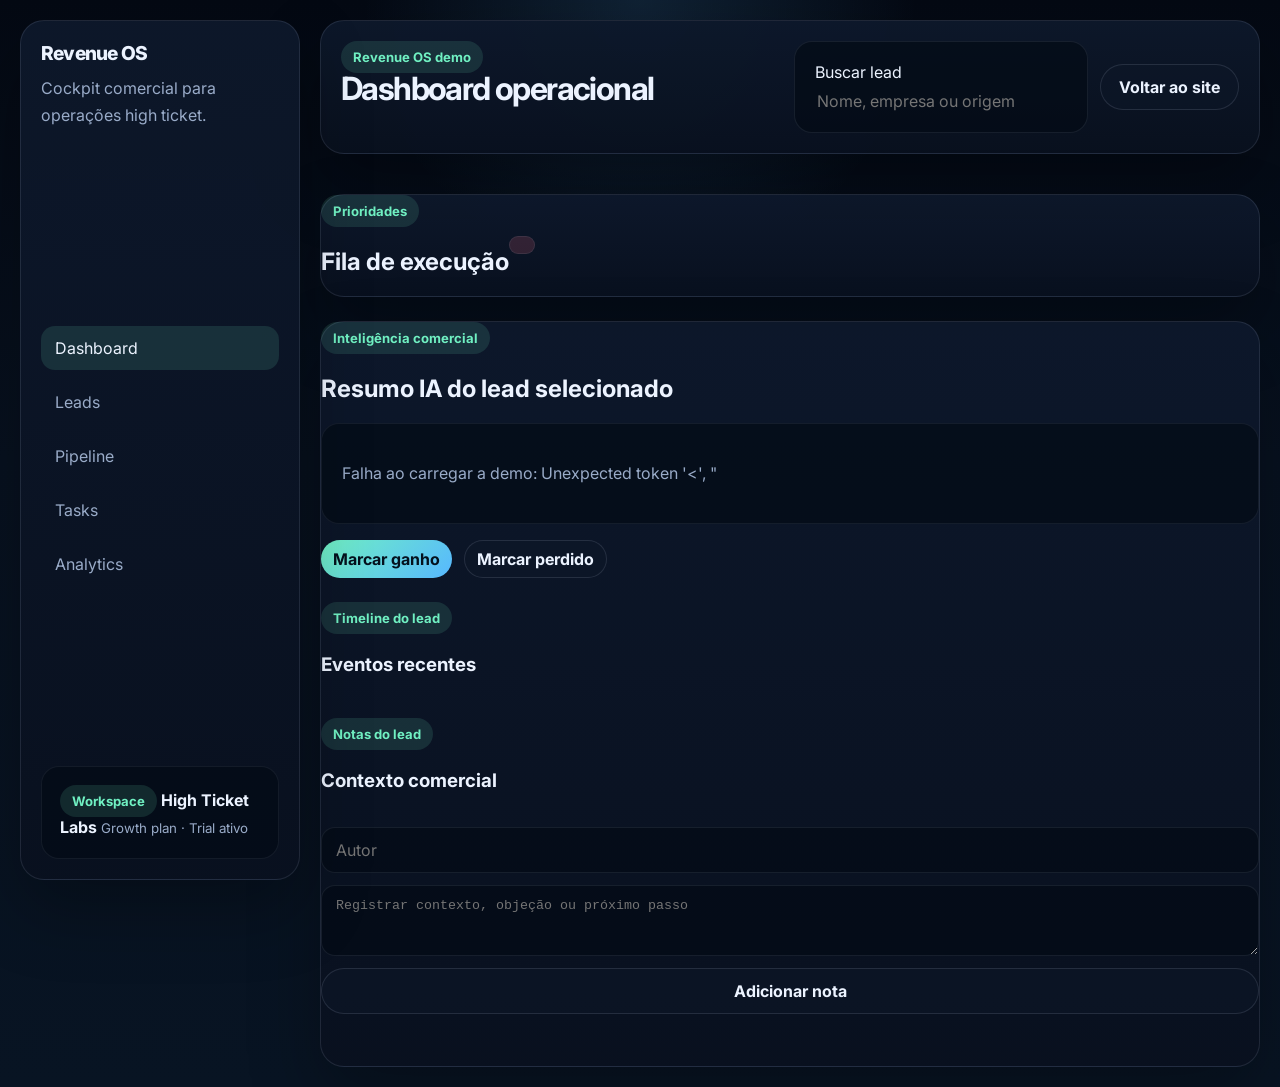
==== app.html @ d264f10f "feat: add team management and status filters" ====
<!DOCTYPE html>
<html lang="pt-BR">
  <head>
    <meta charset="UTF-8" />
    <meta name="viewport" content="width=device-width, initial-scale=1.0" />
    <title>Revenue OS App | Interactive MVP</title>
    <meta name="description" content="Demo interativa do Revenue OS com leads, pipeline, follow-up, analytics e resumo IA." />
    <link rel="preconnect" href="https://fonts.googleapis.com" />
    <link rel="preconnect" href="https://fonts.gstatic.com" crossorigin />
    <link href="https://fonts.googleapis.com/css2?family=Inter:wght@400;500;600;700;800&display=swap" rel="stylesheet" />
    <link rel="stylesheet" href="styles.css" />
  </head>
  <body class="app-body">
    <div class="app-shell">
      <aside class="sidebar glass-card">
        <div>
          <a class="brand" href="index.html">Revenue OS</a>
          <p class="sidebar-copy">Cockpit comercial para operações high ticket.</p>
        </div>
        <nav class="sidebar-nav" aria-label="Navegação principal">
          <button class="nav-item active" data-view="dashboard">Dashboard</button>
          <button class="nav-item" data-view="leads">Leads</button>
          <button class="nav-item" data-view="pipeline">Pipeline</button>
          <button class="nav-item" data-view="tasks">Tasks</button>
          <button class="nav-item" data-view="analytics">Analytics</button>
        </nav>
        <div class="workspace-box">
          <span class="label">Workspace</span>
          <strong>High Ticket Labs</strong>
          <small>Growth plan · Trial ativo</small>
        </div>
      </aside>

      <main class="main-panel">
        <header class="toolbar glass-card">
          <div>
            <span class="eyebrow">Revenue OS demo</span>
            <h1 id="view-title">Dashboard operacional</h1>
          </div>
          <div class="toolbar-actions">
            <label class="search-field" for="lead-search">
              <span>Buscar lead</span>
              <input id="lead-search" type="search" placeholder="Nome, empresa ou origem" />
            </label>
            <a class="button button-ghost" href="index.html">Voltar ao site</a>
          </div>
        </header>

        <section class="view-stack" id="dashboard-view">
          <div class="stat-grid four-up" id="kpi-grid"></div>
          <div class="dashboard-grid">
            <section class="glass-card">
              <div class="section-header">
                <div>
                  <span class="label">Prioridades</span>
                  <h2>Fila de execução</h2>
                </div>
                <span class="pill pill-danger" id="priority-pill"></span>
              </div>
              <div id="priority-list" class="stack-list"></div>
            </section>

            <section class="glass-card">
              <div class="section-header">
                <div>
                  <span class="label">Inteligência comercial</span>
                  <h2>Resumo IA do lead selecionado</h2>
                </div>
              </div>
              <div id="ai-summary" class="ai-summary"></div>
              <div class="status-actions">
                <button id="mark-won-button" class="button button-primary small-button" type="button">Marcar ganho</button>
                <button id="mark-lost-button" class="button button-ghost small-button" type="button">Marcar perdido</button>
              </div>
              <div class="section-header section-header-inline">
                <div>
                  <span class="label">Timeline do lead</span>
                  <h3>Eventos recentes</h3>
                </div>
              </div>
              <div id="timeline-list" class="stack-list"></div>
              <div class="section-header section-header-inline">
                <div>
                  <span class="label">Notas do lead</span>
                  <h3>Contexto comercial</h3>
                </div>
              </div>
              <form id="note-form" class="lead-form compact-form">
                <input name="author" type="text" placeholder="Autor" />
                <textarea name="body" rows="3" placeholder="Registrar contexto, objeção ou próximo passo" required></textarea>
                <button class="button button-ghost" type="submit">Adicionar nota</button>
              </form>
              <p id="note-form-feedback" class="form-feedback"></p>
              <div id="notes-list" class="stack-list"></div>
            </section>
          </div>
        </section>

        <section class="view-stack hidden" id="leads-view">
          <div class="dashboard-grid">
            <div class="glass-card">
              <div class="section-header">
                <div><span class="label">Novo lead</span><h2>Cadastro rápido</h2></div>
              </div>
              <form id="lead-form" class="lead-form">
                <input name="name" type="text" placeholder="Nome do lead" required />
                <input name="company" type="text" placeholder="Empresa" />
                <select id="lead-owner" name="owner"></select>
                <input name="source" type="text" placeholder="Origem" />
                <input name="value" type="number" min="0" placeholder="Valor estimado" />
                <select name="temperature">
                  <option value="warm">warm</option>
                  <option value="hot">hot</option>
                  <option value="cold">cold</option>
                </select>
                <button class="button button-primary button-block" type="submit">Criar lead</button>
              </form>
              <p id="lead-form-feedback" class="form-feedback"></p>
            </div>

            <div class="glass-card">
              <div class="section-header">
                <div><span class="label">Lead Inbox</span><h2>Leads priorizados por urgência</h2></div>
                <div class="filter-row">
                  <select id="owner-filter" aria-label="Filtrar por owner"></select>
                  <select id="temperature-filter" aria-label="Filtrar por temperatura"></select>
                  <select id="status-filter" aria-label="Filtrar por status"></select>
                </div>
              </div>
              <div class="table-wrap">
                <table>
                  <thead>
                    <tr>
                      <th>Lead</th><th>Etapa</th><th>Owner</th><th>Temperatura</th><th>Próxima ação</th><th>Valor</th><th>Status</th>
                    </tr>
                  </thead>
                  <tbody id="leads-table-body"></tbody>
                </table>
              </div>
            </div>
          </div>
        </section>

        <section class="view-stack hidden" id="pipeline-view"><div class="glass-card"><div class="section-header"><div><span class="label">Pipeline</span><h2>Kanban comercial do workspace</h2></div></div><div id="pipeline-board" class="pipeline-board"></div></div></section>

        <section class="view-stack hidden" id="tasks-view">
          <div class="dashboard-grid">
            <section class="glass-card">
              <div class="section-header"><div><span class="label">Nova task</span><h2>Criar follow-up</h2></div></div>
              <form id="task-form" class="lead-form compact-form">
                <input name="title" type="text" placeholder="Título da task" required />
                <input name="leadId" type="text" placeholder="Lead ID opcional" />
                <input name="dueTime" type="text" placeholder="Hoje, 17:00" />
                <select name="priority"><option value="medium">medium</option><option value="high">high</option><option value="urgent">urgent</option></select>
                <button class="button button-primary" type="submit">Criar task</button>
              </form>
              <p id="task-form-feedback" class="form-feedback"></p>
            </section>
            <section class="glass-card">
              <div class="section-header"><div><span class="label">Tasks de hoje</span><h2>Execução comercial</h2></div><span class="pill pill-success" id="completed-count-pill"></span></div>
              <div id="task-list" class="stack-list"></div>
            </section>
            <section class="glass-card"><div class="section-header"><div><span class="label">Onboarding</span><h2>Checklist de ativação</h2></div></div><div id="onboarding-list" class="stack-list"></div></section>
          </div>
        </section>

        <section class="view-stack hidden" id="analytics-view"><div class="dashboard-grid analytics-grid"><section class="glass-card"><div class="section-header"><div><span class="label">Insights</span><h2>Leituras automáticas</h2></div></div><div id="insights-list" class="stack-list"></div></section><section class="glass-card"><div class="section-header"><div><span class="label">Receita</span><h2>Resumo por origem</h2></div></div><div id="source-performance" class="stack-list"></div></section>
            <section class="glass-card">
              <div class="section-header"><div><span class="label">Time</span><h2>Convites e ownership</h2></div></div>
              <form id="team-form" class="lead-form compact-form">
                <input name="name" type="text" placeholder="Nome do membro" required />
                <select name="role"><option value="rep">rep</option><option value="manager">manager</option><option value="admin">admin</option></select>
                <button class="button button-ghost" type="submit">Convidar membro</button>
              </form>
              <p id="team-form-feedback" class="form-feedback"></p>
              <div id="team-list" class="stack-list"></div>
            </section>
</div></section>
      </main>
    </div>
    <script src="app.js"></script>
  </body>
</html>
---- styles.css ----
:root {
  --bg: #07111f;
  --bg-elevated: #0d182b;
  --bg-panel: rgba(12, 22, 38, 0.82);
  --border: rgba(148, 163, 184, 0.16);
  --text: #ecf3ff;
  --muted: #99abc8;
  --primary: #70f0c2;
  --primary-2: #57b8ff;
  --danger: #fb7185;
  --success: #34d399;
  --shadow: 0 30px 70px rgba(0, 0, 0, 0.28);
}

* {
  box-sizing: border-box;
}

html {
  scroll-behavior: smooth;
}

body {
  margin: 0;
  color: var(--text);
  font-family: 'Inter', sans-serif;
  background:
    radial-gradient(circle at top, rgba(87, 184, 255, 0.14), transparent 22%),
    linear-gradient(180deg, #040913 0%, #07111f 42%, #081423 100%);
}

a,
button,
input,
select {
  font: inherit;
}

a {
  color: inherit;
  text-decoration: none;
}

button {
  background: none;
  border: none;
  color: inherit;
  cursor: pointer;
}

.container {
  width: min(1180px, calc(100% - 32px));
  margin: 0 auto;
}

.brand {
  font-size: 1.2rem;
  font-weight: 800;
  letter-spacing: -0.04em;
}

.site-header {
  position: sticky;
  top: 0;
  z-index: 10;
  backdrop-filter: blur(18px);
  background: rgba(4, 9, 19, 0.72);
  border-bottom: 1px solid rgba(148, 163, 184, 0.08);
}

.nav-row,
.site-nav,
.nav-cta,
.hero-actions,
.section-header,
.toolbar-actions,
.filter-row {
  display: flex;
  align-items: center;
}

.nav-row {
  min-height: 76px;
  justify-content: space-between;
  gap: 24px;
}

.site-nav,
.nav-cta,
.hero-actions,
.toolbar-actions,
.filter-row {
  gap: 12px;
}

.site-nav a {
  color: var(--muted);
}

.button {
  display: inline-flex;
  align-items: center;
  justify-content: center;
  border-radius: 999px;
  padding: 12px 18px;
  font-weight: 700;
  transition: transform 0.2s ease, opacity 0.2s ease;
}

.button:hover {
  transform: translateY(-1px);
}

.button-primary {
  color: #04111d;
  background: linear-gradient(135deg, var(--primary), var(--primary-2));
}

.button-ghost {
  background: rgba(15, 23, 42, 0.52);
  border: 1px solid rgba(148, 163, 184, 0.18);
}

.button-block {
  width: 100%;
}

.hero-block,
.section {
  padding: 88px 0;
}

.hero-layout,
.split-layout,
.dashboard-grid,
.card-grid {
  display: grid;
  gap: 24px;
}

.hero-layout,
.split-layout {
  grid-template-columns: 1.1fr 0.9fr;
  align-items: center;
}

.hero-copy h1,
.section h2,
.toolbar h1 {
  margin: 0;
  letter-spacing: -0.05em;
  line-height: 1.02;
}

.hero-copy h1 {
  font-size: clamp(2.8rem, 7vw, 5rem);
  max-width: 10ch;
}

.lead,
p,
li,
small {
  color: var(--muted);
  line-height: 1.7;
}

.eyebrow,
.label {
  display: inline-flex;
  border-radius: 999px;
  padding: 8px 12px;
  background: rgba(112, 240, 194, 0.12);
  color: var(--primary);
  font-size: 0.82rem;
  font-weight: 700;
}

.badge-list,
.list-card ul,
.feature-card ul {
  list-style: none;
  padding: 0;
  margin: 24px 0 0;
}

.badge-list {
  display: flex;
  flex-wrap: wrap;
  gap: 12px;
}

.badge-list li,
.pill,
.temp {
  border-radius: 999px;
  padding: 8px 12px;
  background: rgba(148, 163, 184, 0.1);
  border: 1px solid rgba(148, 163, 184, 0.12);
}

.pill-success {
  background: rgba(52, 211, 153, 0.16);
}

.pill-danger {
  background: rgba(251, 113, 133, 0.16);
}

.pill-neutral {
  background: rgba(87, 184, 255, 0.14);
}

.glass-card {
  background: linear-gradient(180deg, rgba(13, 24, 43, 0.96), rgba(9, 17, 31, 0.96));
  border: 1px solid var(--border);
  border-radius: 24px;
  box-shadow: var(--shadow);
}

.hero-scorecard,
.list-card,
.feature-card,
.pricing-card,
.timeline-item,
.sidebar,
.toolbar,
.metric-card,
.pipeline-column,
.pipeline-card,
.stack-item,
.search-field {
  padding: 20px;
}

.scorecard-head {
  display: flex;
  justify-content: space-between;
  gap: 12px;
  margin-bottom: 20px;
}

.stat-grid,
.timeline-grid {
  display: grid;
  gap: 16px;
}

.two-up {
  grid-template-columns: repeat(2, minmax(0, 1fr));
}

.three-up {
  grid-template-columns: repeat(3, minmax(0, 1fr));
}

.four-up {
  grid-template-columns: repeat(4, minmax(0, 1fr));
}

.metric-card strong,
.pricing-card h3 {
  display: block;
  margin: 10px 0 6px;
  font-size: 2rem;
}

.metric-card.success,
.featured-card {
  border-color: rgba(52, 211, 153, 0.28);
}

.metric-card.danger {
  border-color: rgba(251, 113, 133, 0.28);
}

.insight-banner {
  margin-top: 20px;
  padding: 16px;
  border-radius: 18px;
  background: rgba(4, 11, 22, 0.74);
  border: 1px solid rgba(112, 240, 194, 0.14);
}

.section-muted {
  background: rgba(4, 11, 22, 0.38);
  border-top: 1px solid rgba(148, 163, 184, 0.08);
  border-bottom: 1px solid rgba(148, 163, 184, 0.08);
}

.section-heading {
  max-width: 760px;
  text-align: center;
  margin: 0 auto 36px;
}

.section-heading.left {
  margin-left: 0;
  text-align: left;
}

.timeline-grid,
.dashboard-grid.analytics-grid {
  grid-template-columns: repeat(2, minmax(0, 1fr));
}

.app-body {
  min-height: 100vh;
}

.app-shell {
  display: grid;
  grid-template-columns: 280px 1fr;
  min-height: 100vh;
  gap: 20px;
  padding: 20px;
}

.sidebar {
  display: flex;
  flex-direction: column;
  justify-content: space-between;
  position: sticky;
  top: 20px;
  height: calc(100vh - 40px);
}

.sidebar-copy {
  margin-top: 10px;
}

.sidebar-nav {
  display: grid;
  gap: 10px;
}

.nav-item {
  text-align: left;
  padding: 12px 14px;
  border-radius: 14px;
  color: var(--muted);
}

.nav-item.active,
.nav-item:hover {
  background: rgba(112, 240, 194, 0.12);
  color: var(--text);
}

.workspace-box {
  padding: 18px;
  border-radius: 18px;
  background: rgba(4, 11, 22, 0.7);
  border: 1px solid rgba(148, 163, 184, 0.1);
}

.main-panel {
  display: grid;
  gap: 20px;
}

.toolbar {
  display: flex;
  justify-content: space-between;
  gap: 24px;
}

.search-field {
  display: flex;
  flex-direction: column;
  gap: 8px;
  min-width: 280px;
  border-radius: 18px;
  background: rgba(4, 11, 22, 0.68);
  border: 1px solid rgba(148, 163, 184, 0.12);
}

.search-field input,
.filter-row select {
  border: none;
  background: transparent;
  color: var(--text);
  outline: none;
}

.filter-row select {
  border-radius: 12px;
  padding: 10px 12px;
  background: rgba(4, 11, 22, 0.68);
  border: 1px solid rgba(148, 163, 184, 0.12);
}

.view-stack {
  display: grid;
  gap: 20px;
}

.hidden {
  display: none;
}

.stack-list {
  display: grid;
  gap: 12px;
}

.stack-item,
.action-card,
.pipeline-card {
  display: flex;
  justify-content: space-between;
  gap: 12px;
  align-items: center;
  border-radius: 18px;
  background: rgba(4, 11, 22, 0.68);
  border: 1px solid rgba(148, 163, 184, 0.1);
}

.action-card,
.pipeline-card,
tbody tr {
  cursor: pointer;
}

.ai-summary blockquote {
  margin: 18px 0 0;
  padding-left: 14px;
  border-left: 3px solid rgba(112, 240, 194, 0.5);
}

.summary-columns {
  display: grid;
  grid-template-columns: repeat(2, minmax(0, 1fr));
  gap: 16px;
}

.table-wrap {
  overflow-x: auto;
}

table {
  width: 100%;
  border-collapse: collapse;
}

th,
td {
  text-align: left;
  padding: 14px 12px;
  border-bottom: 1px solid rgba(148, 163, 184, 0.08);
}

.table-sub {
  font-size: 0.85rem;
  color: var(--muted);
}

.temp-hot {
  background: rgba(251, 113, 133, 0.16);
}

.temp-warm {
  background: rgba(250, 204, 21, 0.16);
}

.temp-cold {
  background: rgba(87, 184, 255, 0.14);
}

.pipeline-board {
  display: grid;
  grid-template-columns: repeat(5, minmax(0, 1fr));
  gap: 16px;
}

.pipeline-column {
  display: grid;
  gap: 12px;
}

.pipeline-column header {
  display: flex;
  justify-content: space-between;
  align-items: center;
}

.pipeline-column-body {
  display: grid;
  gap: 12px;
}

.compact-card {
  padding: 18px;
}

@media (max-width: 1100px) {
  .hero-layout,
  .split-layout,
  .three-up,
  .four-up,
  .timeline-grid,
  .dashboard-grid,
  .analytics-grid,
  .pipeline-board,
  .app-shell {
    grid-template-columns: 1fr;
  }

  .sidebar {
    position: static;
    height: auto;
  }
}

@media (max-width: 760px) {
  .site-nav,
  .nav-cta .button-ghost {
    display: none;
  }

  .toolbar,
  .nav-row,
  .scorecard-head,
  .section-header,
  .toolbar-actions,
  .summary-columns {
    flex-direction: column;
    align-items: flex-start;
  }

  .two-up {
    grid-template-columns: 1fr;
  }

  .hero-block,
  .section {
    padding: 56px 0;
  }
}

.lead-form {
  display: grid;
  gap: 12px;
}

.lead-form input,
.lead-form select,
.stage-select,
.table-lead-button {
  width: 100%;
  border-radius: 14px;
  border: 1px solid rgba(148, 163, 184, 0.12);
  background: rgba(4, 11, 22, 0.68);
  color: var(--text);
  padding: 12px 14px;
}

.table-lead-button {
  text-align: left;
}

.form-feedback {
  margin-top: 12px;
  min-height: 24px;
}

.lead-form textarea {
  width: 100%;
  border-radius: 14px;
  border: 1px solid rgba(148, 163, 184, 0.12);
  background: rgba(4, 11, 22, 0.68);
  color: var(--text);
  padding: 12px 14px;
  resize: vertical;
}

.compact-form {
  margin-top: 16px;
}

.vertical-item {
  align-items: flex-start;
  flex-direction: column;
}

.task-actions {
  display: flex;
  flex-direction: column;
  gap: 8px;
  align-items: flex-end;
}

.small-button {
  padding: 8px 12px;
}

.section-header-inline {
  margin-top: 24px;
}

.status-actions {
  display: flex;
  gap: 12px;
  margin-top: 16px;
}
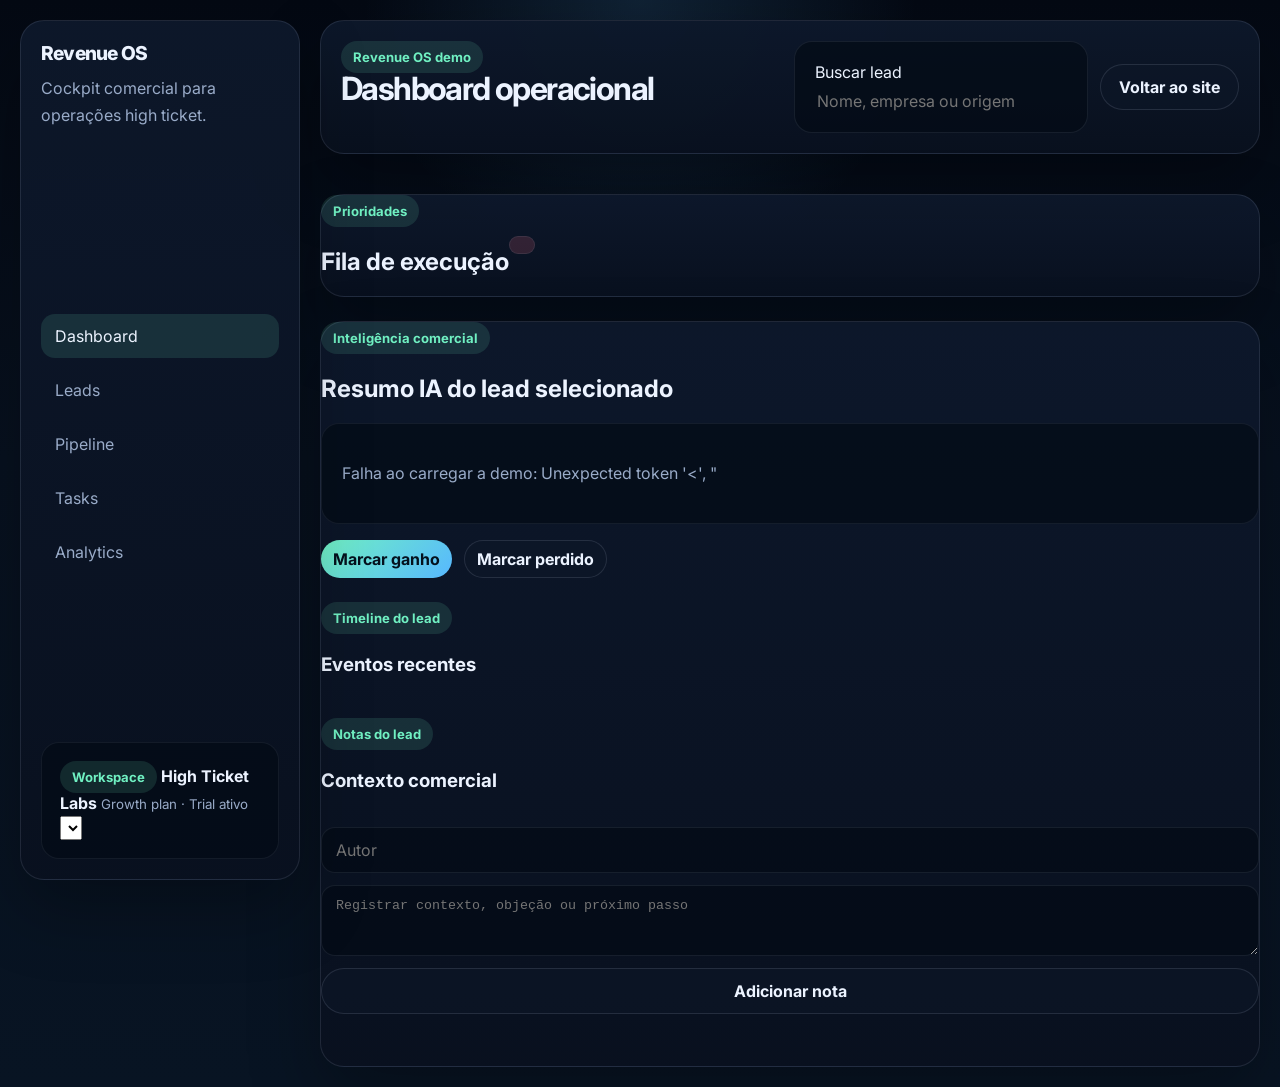
==== commit 28969309: "feat: add workspace-aware revenue os views" ====
--- a/app.html
+++ b/app.html
@@ -28,6 +28,7 @@
           <span class="label">Workspace</span>
           <strong>High Ticket Labs</strong>
           <small>Growth plan · Trial ativo</small>
+          <select id="workspace-switcher" aria-label="Selecionar workspace"></select>
         </div>
       </aside>
 
@@ -164,7 +165,7 @@
           </div>
         </section>
 
-        <section class="view-stack hidden" id="analytics-view"><div class="dashboard-grid analytics-grid"><section class="glass-card"><div class="section-header"><div><span class="label">Insights</span><h2>Leituras automáticas</h2></div></div><div id="insights-list" class="stack-list"></div></section><section class="glass-card"><div class="section-header"><div><span class="label">Receita</span><h2>Resumo por origem</h2></div></div><div id="source-performance" class="stack-list"></div></section>
+        <section class="view-stack hidden" id="analytics-view"><div class="dashboard-grid analytics-grid"><section class="glass-card"><div class="section-header"><div><span class="label">Insights</span><h2>Leituras automáticas</h2></div></div><div id="insights-list" class="stack-list"></div></section><section class="glass-card"><div class="section-header"><div><span class="label">Receita</span><h2>Resumo por origem</h2></div></div><div id="source-performance" class="stack-list"></div></section><section class="glass-card"><div class="section-header"><div><span class="label">Owners</span><h2>Resumo por owner</h2></div></div><div id="owner-performance" class="stack-list"></div></section><section class="glass-card"><div class="section-header"><div><span class="label">Status</span><h2>Resumo por status</h2></div></div><div id="status-performance" class="stack-list"></div></section>
             <section class="glass-card">
               <div class="section-header"><div><span class="label">Time</span><h2>Convites e ownership</h2></div></div>
               <form id="team-form" class="lead-form compact-form">
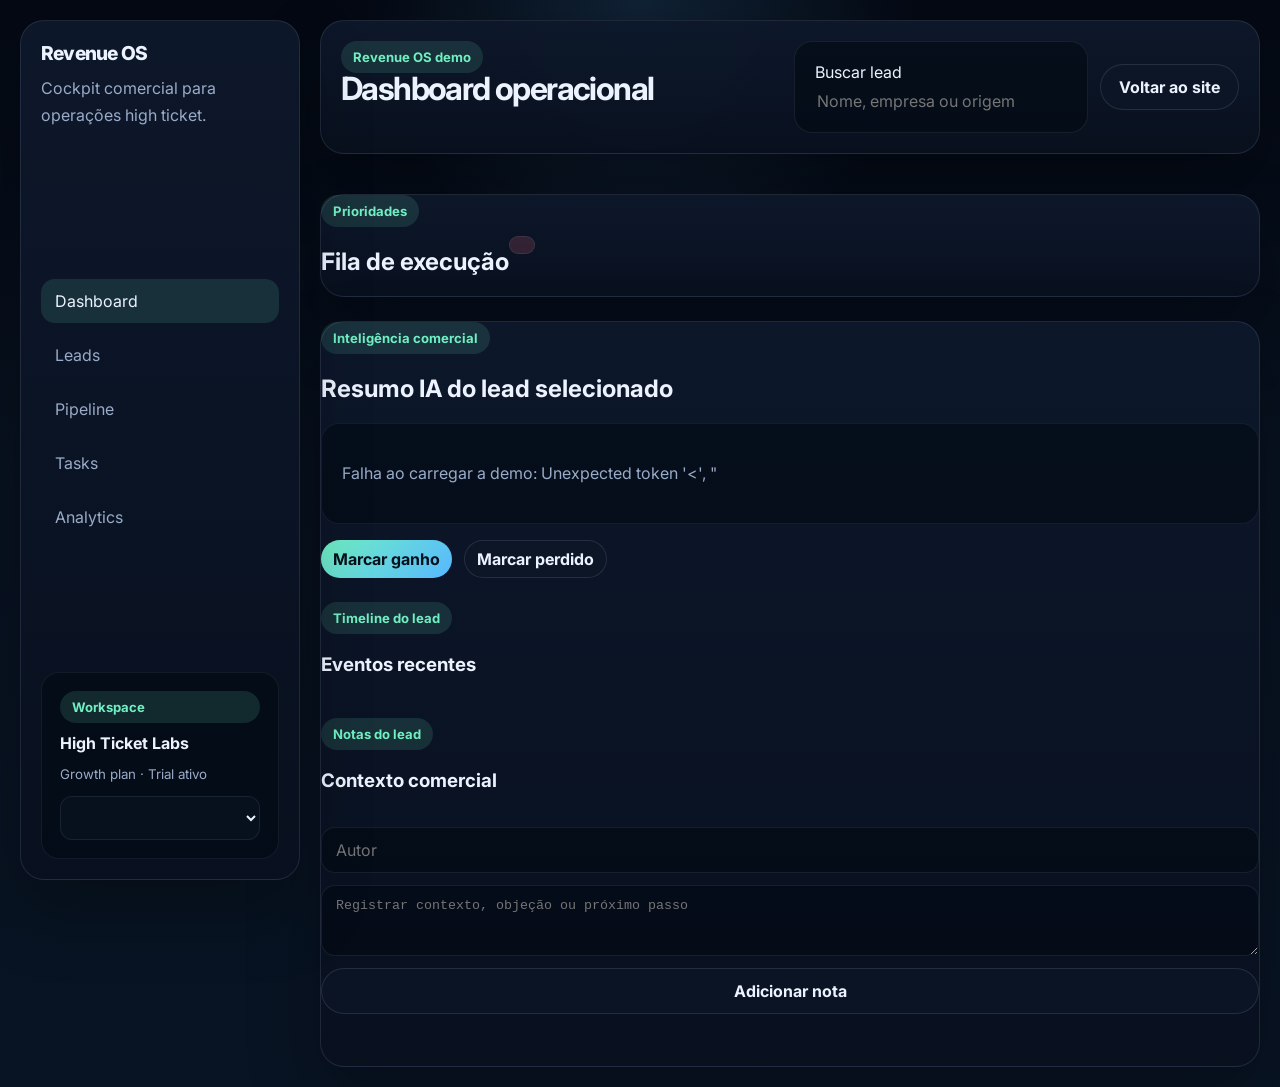
==== commit 2d24a042: "chore: reconcile conflicted content files" ====
--- a/app.html
+++ b/app.html
@@ -26,8 +26,8 @@
         </nav>
         <div class="workspace-box">
           <span class="label">Workspace</span>
-          <strong>High Ticket Labs</strong>
-          <small>Growth plan · Trial ativo</small>
+          <strong id="workspace-name">High Ticket Labs</strong>
+          <small id="workspace-meta">Growth plan · Trial ativo</small>
           <select id="workspace-switcher" aria-label="Selecionar workspace"></select>
         </div>
       </aside>
--- a/styles.css
+++ b/styles.css
@@ -348,10 +348,21 @@
 }
 
 .workspace-box {
+  display: grid;
+  gap: 10px;
   padding: 18px;
   border-radius: 18px;
   background: rgba(4, 11, 22, 0.7);
   border: 1px solid rgba(148, 163, 184, 0.1);
+}
+
+.workspace-box select {
+  width: 100%;
+  border-radius: 12px;
+  padding: 10px 12px;
+  border: 1px solid rgba(148, 163, 184, 0.12);
+  background: rgba(8, 17, 31, 0.9);
+  color: var(--text);
 }
 
 .main-panel {
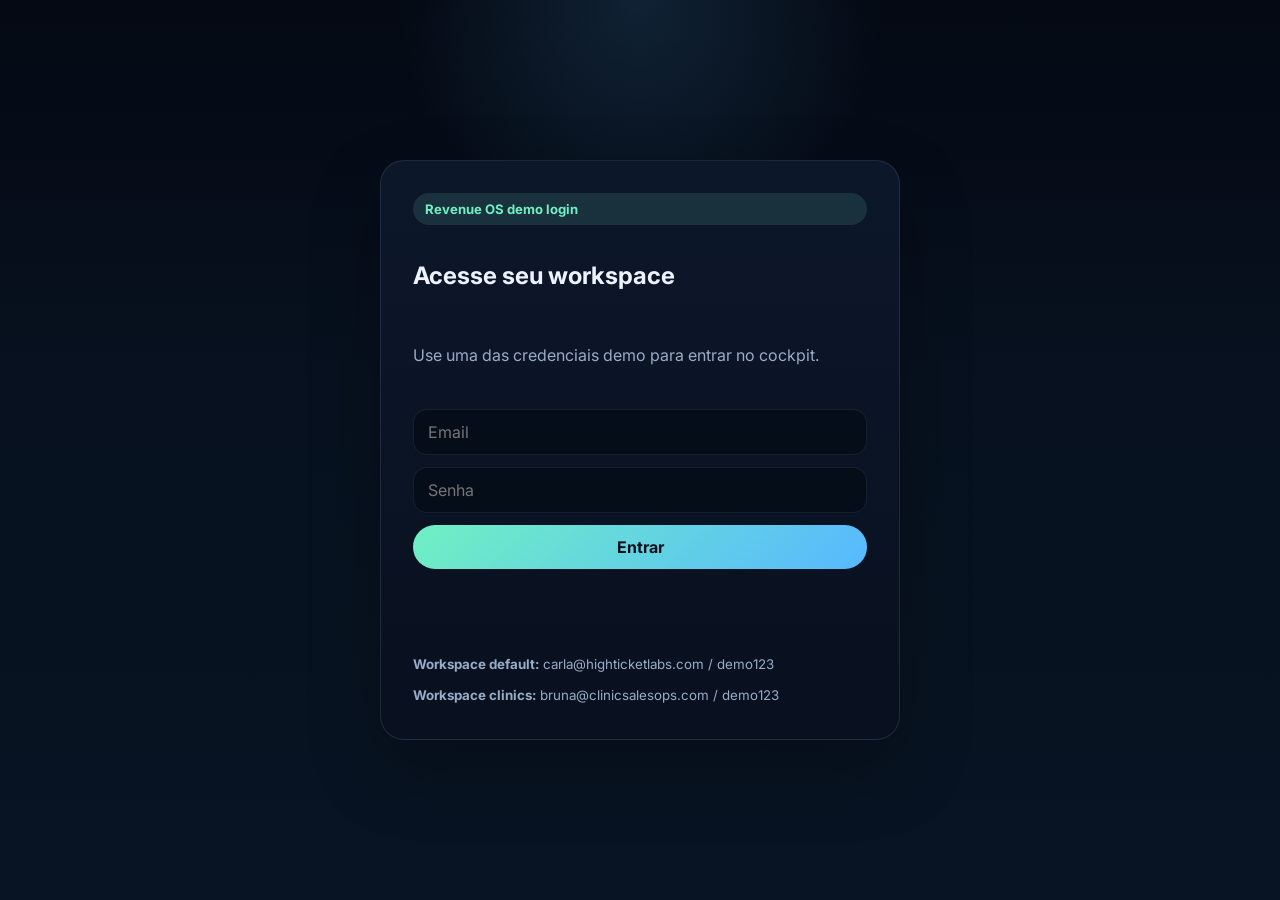
==== commit d5cc49fa: "feat: add demo auth and workspace memberships" ====
--- a/app.html
+++ b/app.html
@@ -11,7 +11,25 @@
     <link rel="stylesheet" href="styles.css" />
   </head>
   <body class="app-body">
-    <div class="app-shell">
+    <section id="auth-shell" class="auth-shell">
+      <div class="auth-card glass-card">
+        <span class="eyebrow">Revenue OS demo login</span>
+        <h1>Acesse seu workspace</h1>
+        <p>Use uma das credenciais demo para entrar no cockpit.</p>
+        <form id="login-form" class="lead-form auth-form">
+          <input name="email" type="email" placeholder="Email" required />
+          <input name="password" type="password" placeholder="Senha" required />
+          <button class="button button-primary button-block" type="submit">Entrar</button>
+        </form>
+        <p id="login-feedback" class="form-feedback"></p>
+        <div class="auth-hints">
+          <small><strong>Workspace default:</strong> carla@highticketlabs.com / demo123</small>
+          <small><strong>Workspace clinics:</strong> bruna@clinicsalesops.com / demo123</small>
+        </div>
+      </div>
+    </section>
+
+    <div id="app-shell" class="app-shell hidden">
       <aside class="sidebar glass-card">
         <div>
           <a class="brand" href="index.html">Revenue OS</a>
@@ -43,6 +61,7 @@
               <span>Buscar lead</span>
               <input id="lead-search" type="search" placeholder="Nome, empresa ou origem" />
             </label>
+            <button id="logout-button" class="button button-ghost" type="button">Sair</button>
             <a class="button button-ghost" href="index.html">Voltar ao site</a>
           </div>
         </header>
--- a/styles.css
+++ b/styles.css
@@ -308,6 +308,29 @@
   min-height: 100vh;
 }
 
+.auth-shell {
+  min-height: 100vh;
+  display: grid;
+  place-items: center;
+  padding: 24px;
+}
+
+.auth-card {
+  width: min(520px, 100%);
+  padding: 32px;
+  display: grid;
+  gap: 16px;
+}
+
+.auth-form {
+  margin-top: 8px;
+}
+
+.auth-hints {
+  display: grid;
+  gap: 8px;
+}
+
 .app-shell {
   display: grid;
   grid-template-columns: 280px 1fr;
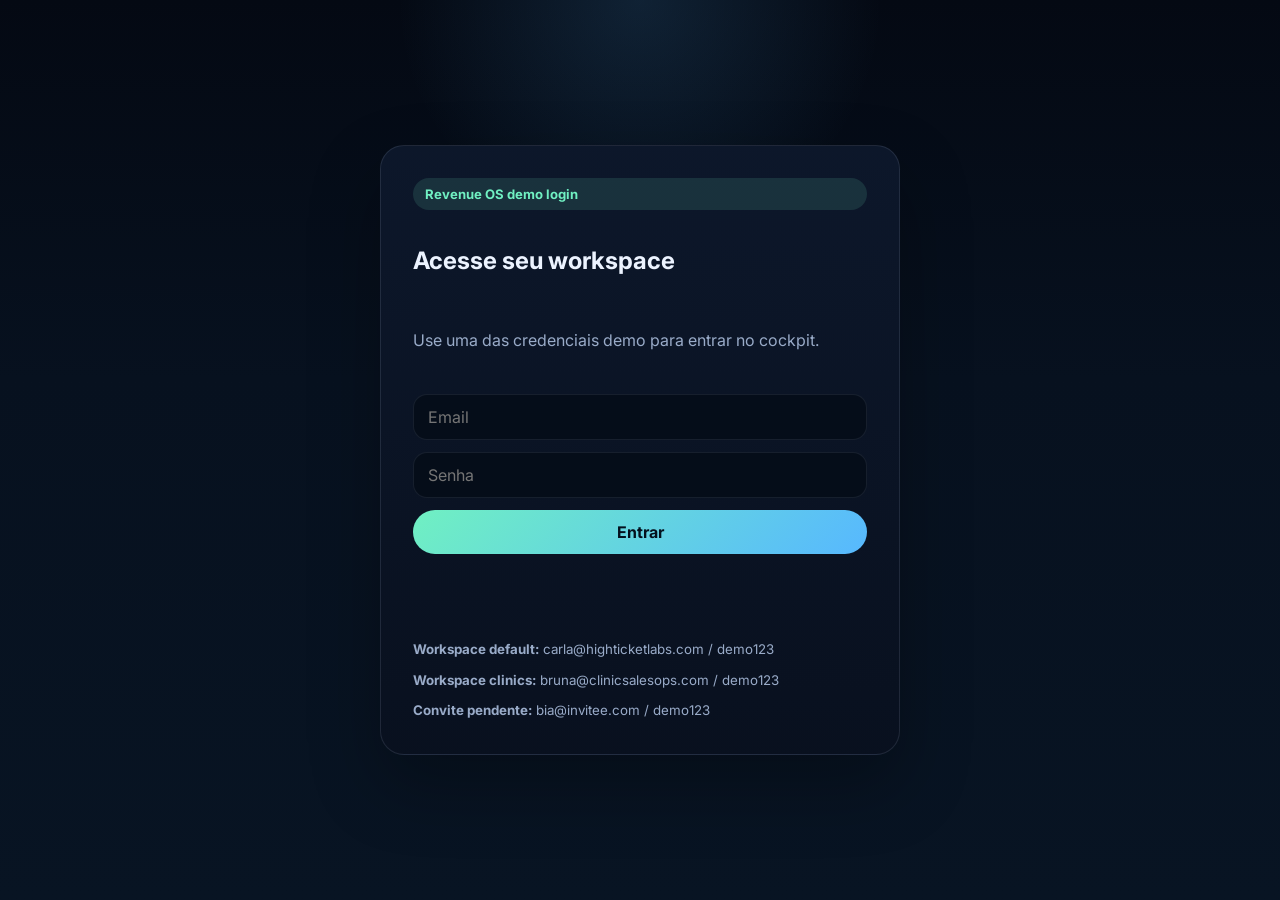
==== commit cdd9bbce: "test: add frontend session flow checks" ====
--- a/app.html
+++ b/app.html
@@ -25,6 +25,11 @@
         <div class="auth-hints">
           <small><strong>Workspace default:</strong> carla@highticketlabs.com / demo123</small>
           <small><strong>Workspace clinics:</strong> bruna@clinicsalesops.com / demo123</small>
+          <small><strong>Convite pendente:</strong> bia@invitee.com / demo123</small>
+        </div>
+        <div id="invite-panel" class="hidden">
+          <span class="label">Convites pendentes</span>
+          <div id="invite-list" class="stack-list"></div>
         </div>
       </div>
     </section>
@@ -189,6 +194,7 @@
               <div class="section-header"><div><span class="label">Time</span><h2>Convites e ownership</h2></div></div>
               <form id="team-form" class="lead-form compact-form">
                 <input name="name" type="text" placeholder="Nome do membro" required />
+                <input name="email" type="email" placeholder="Email do membro" required />
                 <select name="role"><option value="rep">rep</option><option value="manager">manager</option><option value="admin">admin</option></select>
                 <button class="button button-ghost" type="submit">Convidar membro</button>
               </form>
